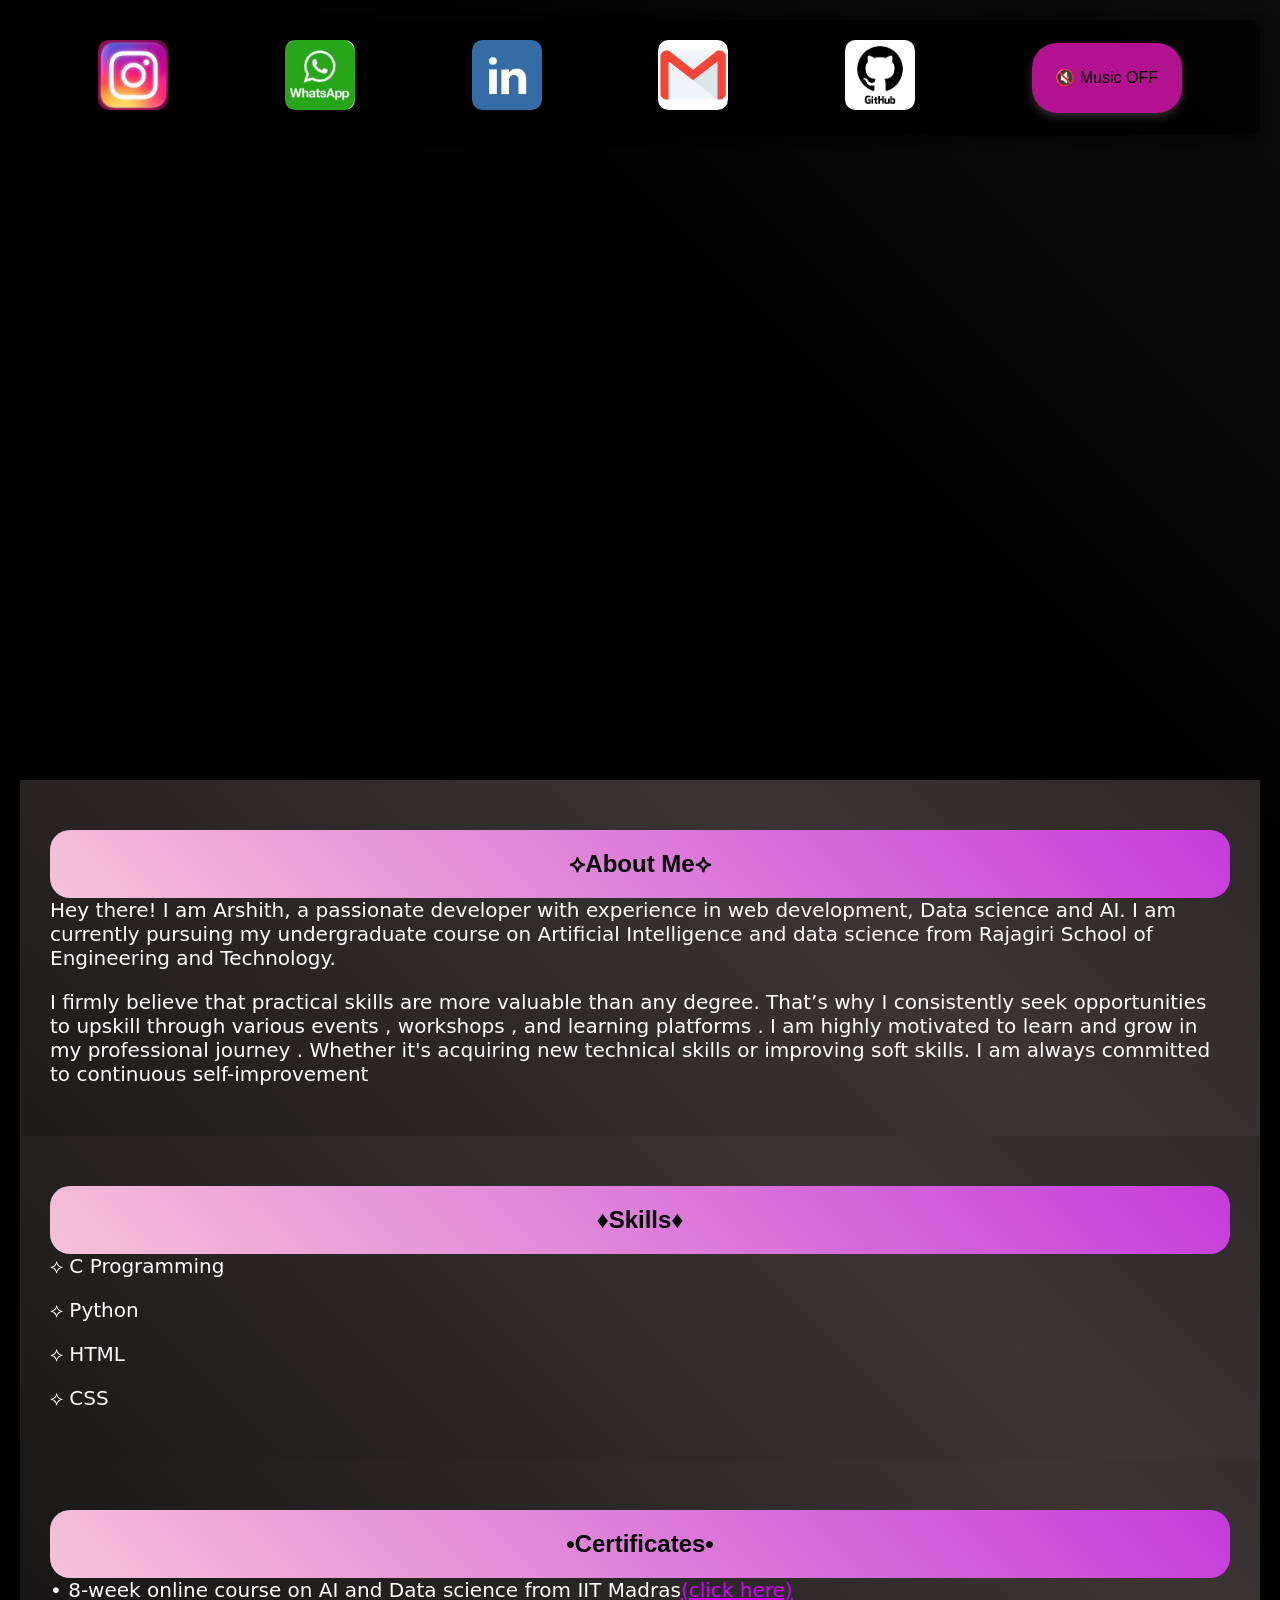
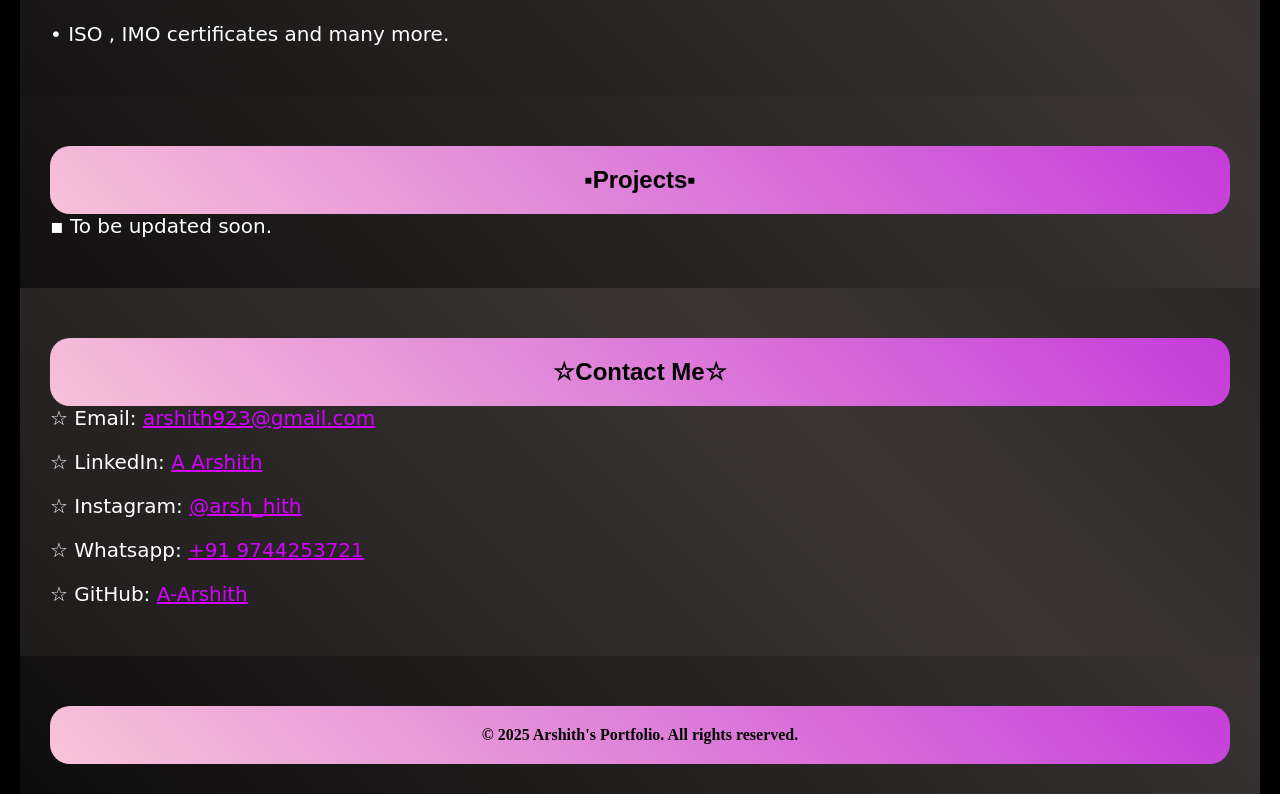
==== index.html @ 927e67ae "Add files via upload" ====
<!DOCTYPE html>
<html lang="en">
<head>
  
  <meta charset="UTF-8" />
  <meta name="viewport" content="width=device-width, initial-scale=1.0"/>
  <title>My Portfolio</title>
  <link rel="stylesheet" href="style.css" />
</head>
<body>
  <section id="port">
  <video autoplay loop muted class="back-video">
    <source src="backvideo.mp4" type="video/mp4">
  </video>
  <header>
    <nav>
      <div class="nav-links">
       
        <a href="https://www.instagram.com/arsh_hith?igsh=cjh0NHBqcTNvdXVt"><img src="instagram.jpg" alt="Instagram"  class="social-icon" style="width: 70px; height: 70px; margin: 0 10px;"></a><a href="https://wa.me/9744253721"><img src="whatsapp.jpg" alt="WhatsApp"  class="social-icon" style="width: 70px; height: 70px; margin: 0 10px;"></a><a href="https://www.linkedin.com/in/a-arshith-5bb62b380?utm_source=share&utm_campaign=share_via&utm_content=profile&utm_medium=android_app"><img src="linkedin.jpg" alt="LinkedIn"  class="social-icon" style="width: 70px; height: 70px; margin: 0 10px;"></a><a href="mailto:arshith923@gmail.com"><img src="gmail.jpg" alt="Gmail"  class="social-icon" style="width: 70px; height: 70px; margin: 0 10px;"></a> <a href="https://github.com/A-Arshith"><img src="github.jpg" alt="Git hub"  class="social-icon" style="width: 70px; height: 70px; margin: 0 10px;"></a>
        <button id="music-toggle" style="width: 150px; height: 70px; padding: 0; margin: 0 10px; font-size: 16px;">Music On</button>
      </div>
    </nav>
  </header>
  <video autoplay muted loop width="100%">
    <source src="vid.mp4" type="video/mp4">
  </video>

  <section id="about">
    <h2>⟡About Me⟡</h2>
    <p>  Hey there! I am Arshith, a passionate developer with experience in web development, Data science and AI. I am currently pursuing my undergraduate course on Artificial Intelligence and data science from Rajagiri School of Engineering and Technology.  </p>
  <p>I firmly believe that practical skills are more valuable than any degree. That’s why I consistently seek opportunities to upskill through various events , workshops , and learning platforms . I am highly motivated to learn and grow in my professional journey . Whether it's acquiring new technical skills or improving soft skills. I am always committed to continuous self-improvement</p>
  </section>
 
  <section id="vision">
    <h2>♦Skills♦</h2>
    <p>⟡ C Programming</p>
  <p>⟡ Python</p>
  <p>⟡ HTML</p>
  <P>⟡ CSS</P>
  </section>
 
  <section id="certificates">
    <h2>•Certificates•</h2>
    <div class="project-list">
      <p>• 8-week online course on AI and Data science from IIT Madras<a href="https://drive.google.com/file/d/1nQ0VYkYV0ajELsKbvXHlmfkOAvXtREd5/view?usp=drivesdk" target="_blank">(click here)</a></p>
      <p>• ISO , IMO certificates and many more.</p>
      <div class="project-item">
      </div>
      <div class="project-item">
        </section>
  <section id="projects">     
    <h2>▪Projects▪</h2>
    <div class="project-item">

       <p> 
        ▪ To be updated soon.

        </p>
      </div>
    </div>
  </section>

  <section id="contact">
    <h2>☆Contact Me☆</h2>
    <p>☆ Email: <a href="mailto:arshith923@gmail.com">arshith923@gmail.com</a></p>
    <p>☆ LinkedIn: <a href="https://www.linkedin.com/in/a-arshith-5bb62b380?utm_source=share&utm_campaign=share_via&utm_content=profile&utm_medium=android_app" target="">A Arshith</a></p>
    <p>☆ Instagram: <a href="https://www.instagram.com/arsh_hith?igsh=cjh0NHBqcTNvdXVt" target="_blank">@arsh_hith</a>
    </p>☆ Whatsapp: <a href="https://wa.me/9744253721" target="_blank">+91 9744253721</a>
    <p>☆ GitHub: <a href="https://github.com/A-Arshith" target="_blank">A-Arshith</a></p>
  </section>


  <section id="footer" >
   <h2> © 2025 Arshith's Portfolio. All rights reserved.</h2>
    <p></p>
  </section>


  <audio id="bg-music" src="music.mp3" loop preload="auto"></audio>

  <script src="script.js"></script>


</body>
---- style.css ----
body {
  font-family: Arial, sans-serif;
  font-weight: bold;
  font-size: 18px;
  margin: 0;
  padding: 20px;
background: linear-gradient(45deg, #2e1e1e, #000000, #000000, #000000ca);
  background-size: 400% 400%;
  animation: gradientShift 10s ease infinite;
  color: rgb(0, 0, 0);
  text-align: left;
  position: relative;
  overflow: auto;
}
.back-video{
    position:absolute;
    right:0;
    bottom:0;
    z-index: -1;

  }

@keyframes gradientShift {
  0% { background-position: 0% 50%; }
  50% { background-position: 100% 50%; }
  100% { background-position: 0% 50%; }
}

header {
  background: rgba(0, 0, 0, 0.7);
  color: rgb(248, 229, 229);
  padding: 20px;
  text-align: left;
  border-radius: 10px;
  position: sticky;
  top: 0;
  z-index: 1000;
  animation: slideIn 1s ease-out;
  transition: transform 0.3s ease;
  box-shadow: 0 2px 10px rgba(0, 0, 0, 0.5);
}

.header-hidden {
  transform: translateY(-100%);
}

footer {
  background-color: #513974;
  color: rgb(210, 203, 223);
  padding: 01px;
  text-align: center;
  border-radius: 20px;
  margin-top: 50px;
  animation: slideIn 1s ease-out 0.5s both;
  font-size: 14px;
  font-weight: normal;
}

main {
  margin: 20px 0;
  animation: fadeIn 2s ease-in;
}

@keyframes fadeIn {
  from { opacity: 0; transform: translateY(20px); }
  to { opacity: 1; transform: translateY(0); }
}

@keyframes slideIn {
  from { transform: translateX(-100%); opacity: 0; }
  to { transform: translateX(0); opacity: 1; }
}

#about {
  font-size: 22px;
  font-weight: normal;
}

#vision {
  font-size: 22px;
  font-weight: bolder;
}

#projects {
  font-size: 22px;
  font-weight: normal;
}

#contact {
  font-size: 20px;
  font-weight: bolder;
}

button {
  padding: 15px 30px;
  font-size: 18px;
  
  cursor: pointer;
  background-color: rgba(255, 25, 205, 0.699);
  color: rgb(0, 0, 0);
  border: none;
  border-radius: 25px;
  transition: all 0.3s ease;
  box-shadow: 0 4px 8px rgba(218, 212, 212, 0.2);
}

button:hover {
  background-color: #9636ce;
  transform: scale(1.1);
  box-shadow: 0 6px 12px rgba(0,0,0,0.3);
}

.nav-links {
  display: flex;
  justify-content: space-around;
  align-items: center;
}

.nav-links img {
  margin: 0;
}
/* Animation base styles */
.fade-in {
  opacity: 0;
  animation: fadeIn 2s ease forwards;
}

.slide-up {
  transform: translateY(30px);
  opacity: 0;
  animation: slideUp 1.5s ease forwards;
}

.delay {
  animation-delay: 1s;
}

.icon {
  width: 70px;
  height: 70px;
  margin: 0 20px;
  transition: transform 0.3s ease;
}

.icon:hover {
  transform: scale(1.1);
}

/* Keyframes */
@keyframes fadeIn {
  to {
    opacity: 1;
  }
}

@keyframes slideUp {
  to {
    transform: translateY(0);
    opacity: 1;
  }
}

.star {
  position: fixed;
  bottom: 0;
  color: gold;
  pointer-events: none;
  z-index: 9999;
  animation: floatUp 6s linear infinite;
}

@keyframes floatUp {
  0% {
    transform: translateY(0) rotate(0deg);
    opacity: 1;
  }
  100% {
    transform: translateY(-100vh) rotate(360deg);
    opacity: 0;
  }
}

/* Animate header texts with fadeIn and staggered delays */
#about h2, #vision h2, #projects h2, #contact h2 ,#certificates h2,#footer h2{
  opacity: 01;
  transform: translateY(20px);
  color: #000000;
  animation: fadeIn 1s ease forwards;
    font-family: Arial, Helvetica, sans-serif;
  font-weight: bold;
  font-size: 24px;
  margin: 0;
  padding: 20px;
  background: linear-gradient(45deg, #ffd8d8, #bc24da, #ffc2ff, #c0a9a9);
  background-size: 400% 400%;
  animation: gradientShift 5s ease infinite;
  color: black;
  text-align: center;
  position: relative;
  overflow: auto;
  border-radius: 20px;

}

#about h2 {
  animation-delay: 0.5s;
}

#vision h2 {
  animation-delay: 1s;
}

#projects h2 {
  animation-delay: 1.2s;
}

#contact h2 {
  animation-delay: 1.5s;
}

#certificates h2 {
  animation-delay: 1.7s;
}
/* Animate header texts with fadeIn and staggered delays */
#projects , #about ,#contact ,#vision ,#certificates ,#footer{
  opacity: 01;
  transform: translateY(20px);
  color: #e7e7e7;
  animation: fadeIn 1s ease forwards;
    font-family: system-ui;
  font-weight: normal;
  font-size: 20px;
  margin: 0;
  padding: 30px;
  background: linear-gradient(45deg, #000000, #3b3535, rgba(66, 62, 62, 0), #000000);
  background-size: 400% 400%;
  animation: gradientShift 5s ease infinite;
  color: rgb(255, 255, 255);
  text-align: left;
  position: relative;
  overflow: auto;}

  .social-icon {
    width: 150px;
    height: 150px;
    object-fit: cover;
    border-radius: 15%;
  }

#footer h2 {
  font-family: cursive;
  font-size:16px;
  font-weight: bolder;
}

#music-toggle.music-on {
  background-color: blue;
  color: white;
}

a:link {
  color: rgb(212, 0, 255);
}
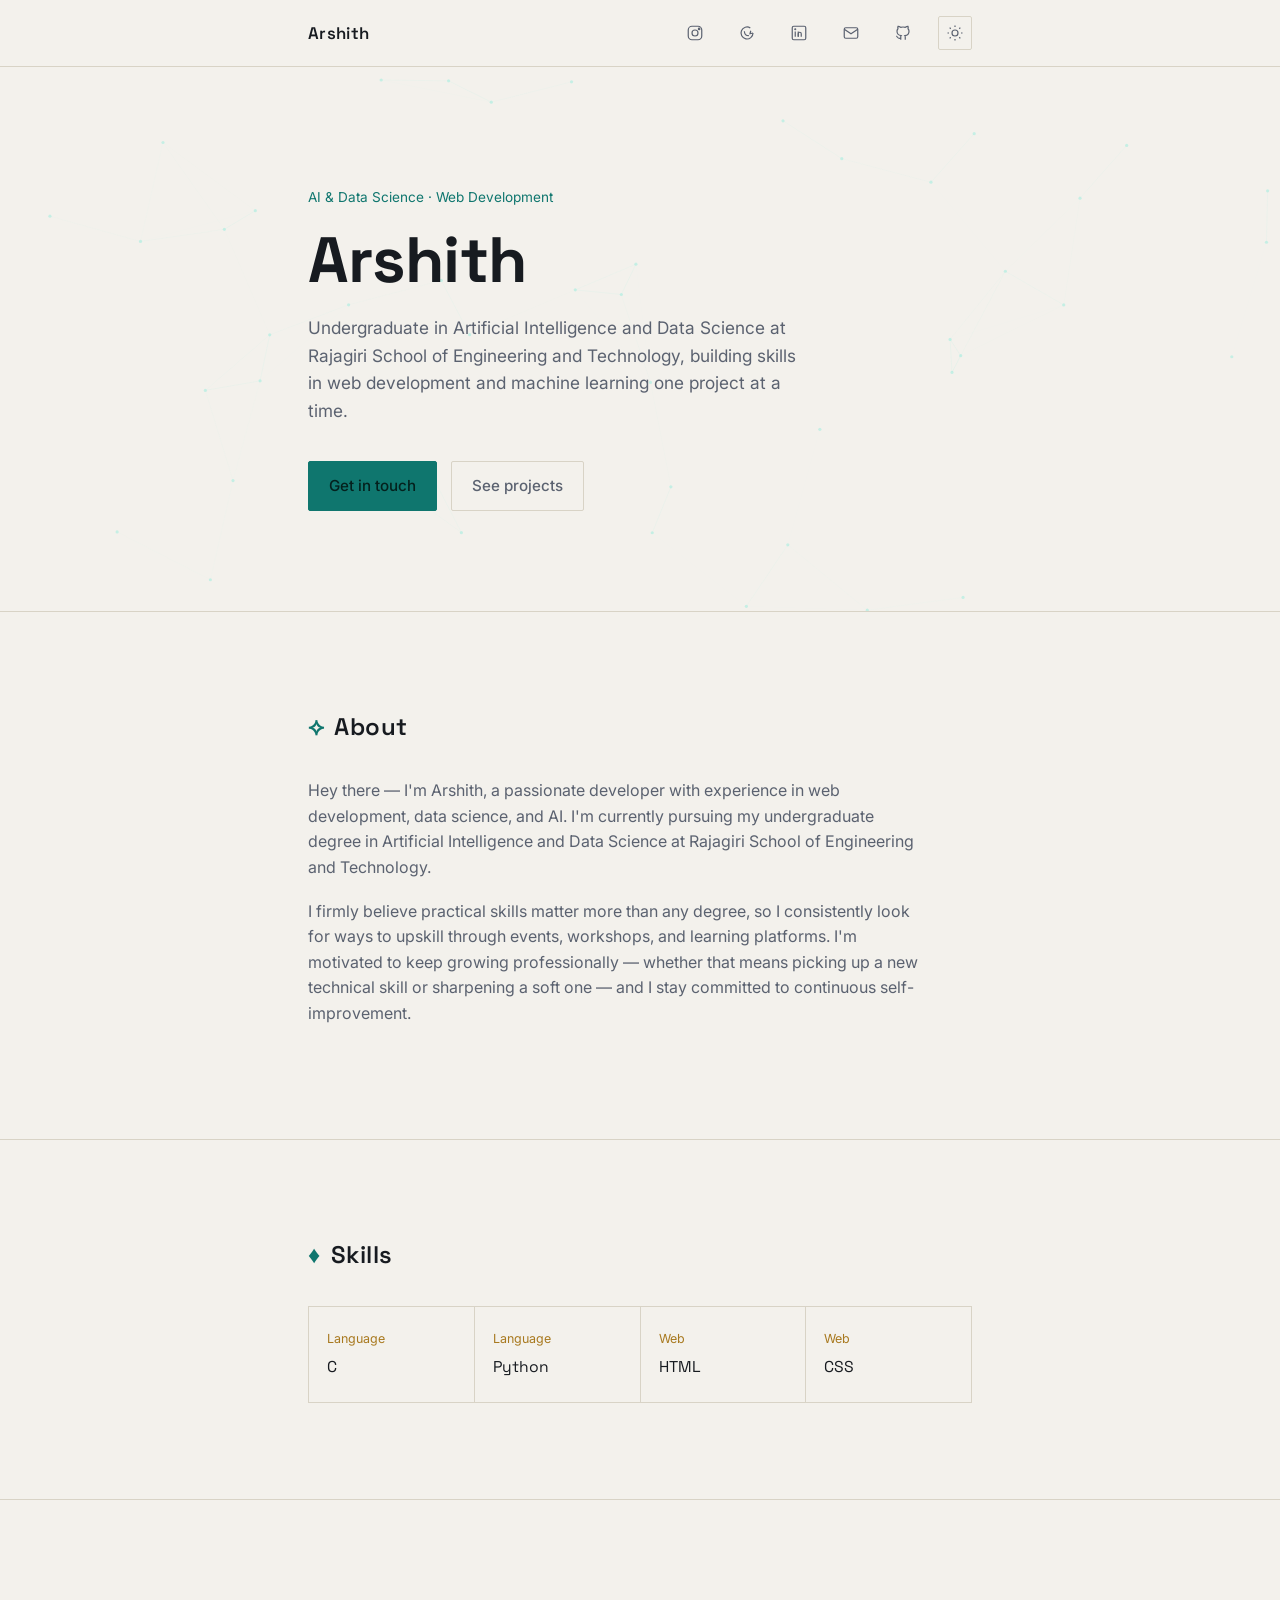
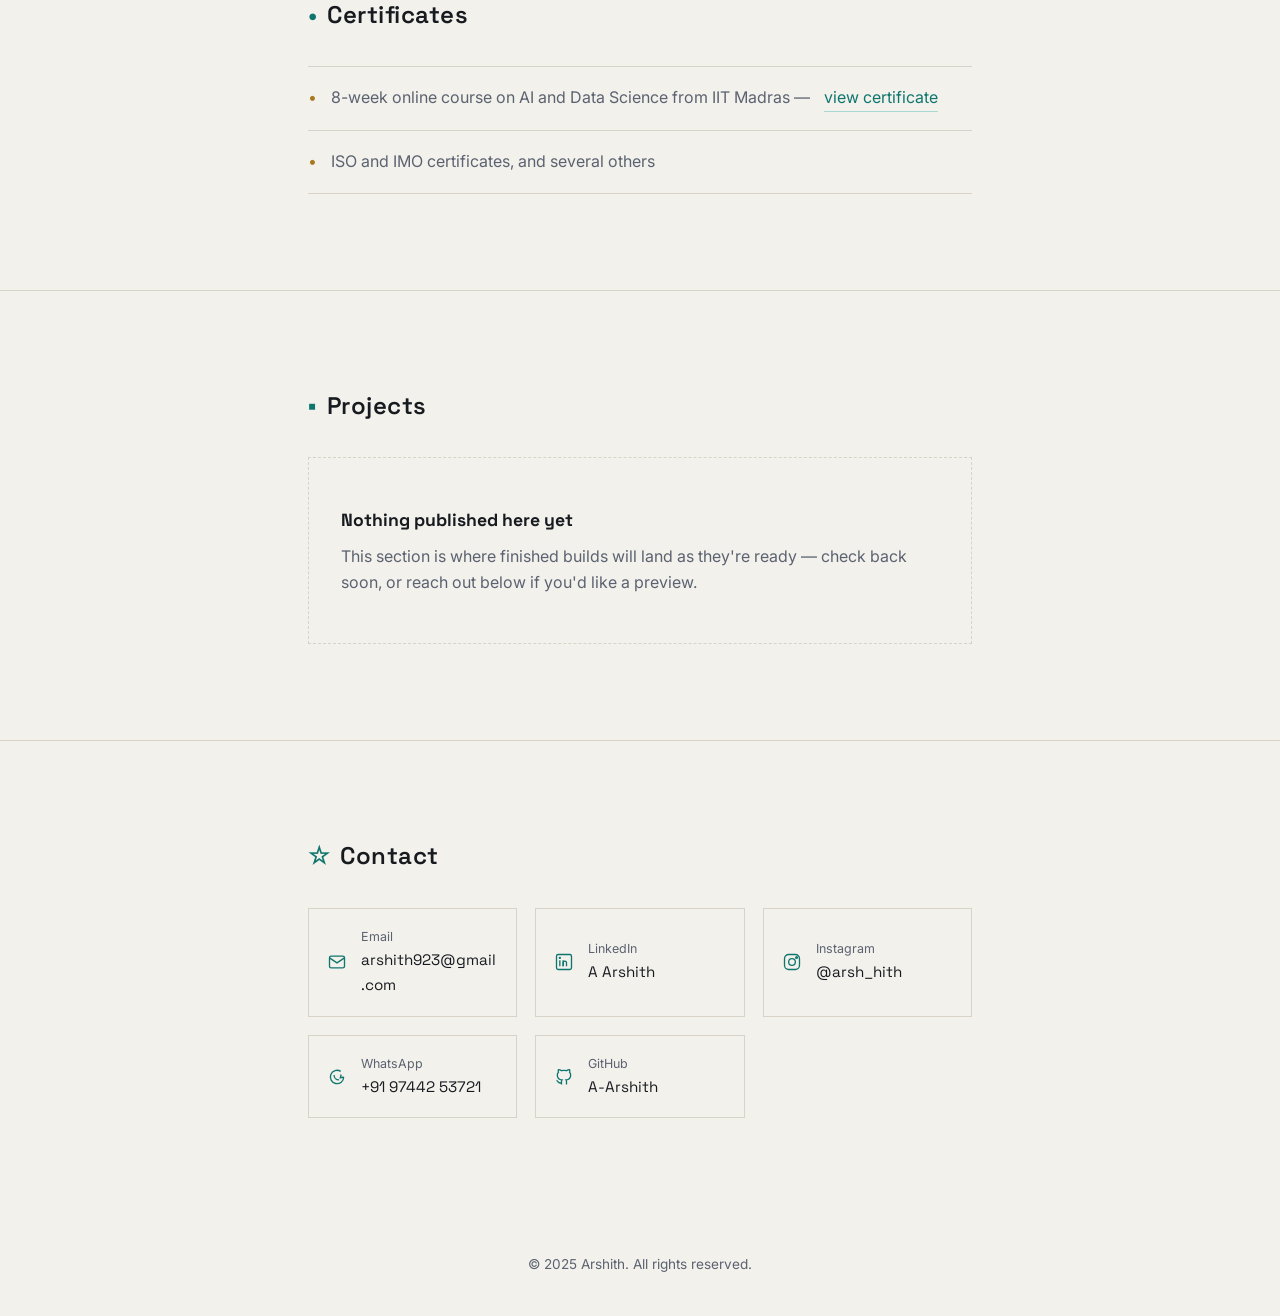
==== commit b91bbbd7: "Add files via upload" ====
--- a/index.html
+++ b/index.html
@@ -1,84 +1,447 @@
-<!DOCTYPE html>
-<html lang="en">
-<head>
-  
-  <meta charset="UTF-8" />
-  <meta name="viewport" content="width=device-width, initial-scale=1.0"/>
-  <title>My Portfolio</title>
-  <link rel="stylesheet" href="style.css" />
-</head>
-<body>
-  <section id="port">
-  <video autoplay loop muted class="back-video">
-    <source src="backvideo.mp4" type="video/mp4">
-  </video>
-  <header>
-    <nav>
-      <div class="nav-links">
-       
-        <a href="https://www.instagram.com/arsh_hith?igsh=cjh0NHBqcTNvdXVt"><img src="instagram.jpg" alt="Instagram"  class="social-icon" style="width: 70px; height: 70px; margin: 0 10px;"></a><a href="https://wa.me/9744253721"><img src="whatsapp.jpg" alt="WhatsApp"  class="social-icon" style="width: 70px; height: 70px; margin: 0 10px;"></a><a href="https://www.linkedin.com/in/a-arshith-5bb62b380?utm_source=share&utm_campaign=share_via&utm_content=profile&utm_medium=android_app"><img src="linkedin.jpg" alt="LinkedIn"  class="social-icon" style="width: 70px; height: 70px; margin: 0 10px;"></a><a href="mailto:arshith923@gmail.com"><img src="gmail.jpg" alt="Gmail"  class="social-icon" style="width: 70px; height: 70px; margin: 0 10px;"></a> <a href="https://github.com/A-Arshith"><img src="github.jpg" alt="Git hub"  class="social-icon" style="width: 70px; height: 70px; margin: 0 10px;"></a>
-        <button id="music-toggle" style="width: 150px; height: 70px; padding: 0; margin: 0 10px; font-size: 16px;">Music On</button>
-      </div>
-    </nav>
-  </header>
-  <video autoplay muted loop width="100%">
-    <source src="vid.mp4" type="video/mp4">
-  </video>
-
-  <section id="about">
-    <h2>⟡About Me⟡</h2>
-    <p>  Hey there! I am Arshith, a passionate developer with experience in web development, Data science and AI. I am currently pursuing my undergraduate course on Artificial Intelligence and data science from Rajagiri School of Engineering and Technology.  </p>
-  <p>I firmly believe that practical skills are more valuable than any degree. That’s why I consistently seek opportunities to upskill through various events , workshops , and learning platforms . I am highly motivated to learn and grow in my professional journey . Whether it's acquiring new technical skills or improving soft skills. I am always committed to continuous self-improvement</p>
-  </section>
- 
-  <section id="vision">
-    <h2>♦Skills♦</h2>
-    <p>⟡ C Programming</p>
-  <p>⟡ Python</p>
-  <p>⟡ HTML</p>
-  <P>⟡ CSS</P>
-  </section>
- 
-  <section id="certificates">
-    <h2>•Certificates•</h2>
-    <div class="project-list">
-      <p>• 8-week online course on AI and Data science from IIT Madras<a href="https://drive.google.com/file/d/1nQ0VYkYV0ajELsKbvXHlmfkOAvXtREd5/view?usp=drivesdk" target="_blank">(click here)</a></p>
-      <p>• ISO , IMO certificates and many more.</p>
-      <div class="project-item">
-      </div>
-      <div class="project-item">
-        </section>
-  <section id="projects">     
-    <h2>▪Projects▪</h2>
-    <div class="project-item">
-
-       <p> 
-        ▪ To be updated soon.
-
-        </p>
-      </div>
-    </div>
-  </section>
-
-  <section id="contact">
-    <h2>☆Contact Me☆</h2>
-    <p>☆ Email: <a href="mailto:arshith923@gmail.com">arshith923@gmail.com</a></p>
-    <p>☆ LinkedIn: <a href="https://www.linkedin.com/in/a-arshith-5bb62b380?utm_source=share&utm_campaign=share_via&utm_content=profile&utm_medium=android_app" target="">A Arshith</a></p>
-    <p>☆ Instagram: <a href="https://www.instagram.com/arsh_hith?igsh=cjh0NHBqcTNvdXVt" target="_blank">@arsh_hith</a>
-    </p>☆ Whatsapp: <a href="https://wa.me/9744253721" target="_blank">+91 9744253721</a>
-    <p>☆ GitHub: <a href="https://github.com/A-Arshith" target="_blank">A-Arshith</a></p>
-  </section>
-
-
-  <section id="footer" >
-   <h2> © 2025 Arshith's Portfolio. All rights reserved.</h2>
-    <p></p>
-  </section>
-
-
-  <audio id="bg-music" src="music.mp3" loop preload="auto"></audio>
-
-  <script src="script.js"></script>
-
-
-</body>
+<!DOCTYPE html>
+<html lang="en">
+<head>
+<meta charset="UTF-8" />
+<meta name="viewport" content="width=device-width, initial-scale=1.0"/>
+<title>Arshith — AI &amp; Data Science</title>
+<link rel="preconnect" href="https://fonts.googleapis.com">
+<link rel="preconnect" href="https://fonts.gstatic.com" crossorigin>
+<link href="https://fonts.googleapis.com/css2?family=Space+Grotesk:wght@400;500;600;700&family=Inter:wght@400;500;600&display=swap" rel="stylesheet">
+<style>
+  :root{
+    --bg: #0a0e14;
+    --bg-raised: #10151d;
+    --line: #1e2733;
+    --text: #e7ebf1;
+    --text-dim: #8b95a5;
+    --accent: #5eead4;
+    --accent-dim: #2f6f66;
+    --gold: #e8b94d;
+    --radius: 2px;
+    --font-display: 'Space Grotesk', 'Segoe UI', sans-serif;
+    --font-body: 'Inter', 'Segoe UI', sans-serif;
+    --max: 720px;
+  }
+
+  @media (prefers-color-scheme: light){
+    :root:not([data-theme="dark"]){
+      --bg: #f3f1ec;
+      --bg-raised: #e9e6dd;
+      --line: #d8d3c6;
+      --text: #171b20;
+      --text-dim: #5b6270;
+      --accent: #0f766e;
+      --accent-dim: #a7d8d1;
+      --gold: #a8791f;
+    }
+  }
+  :root[data-theme="dark"]{
+    --bg: #0a0e14;
+    --bg-raised: #10151d;
+    --line: #1e2733;
+    --text: #e7ebf1;
+    --text-dim: #8b95a5;
+    --accent: #5eead4;
+    --accent-dim: #2f6f66;
+    --gold: #e8b94d;
+  }
+
+  *{ box-sizing: border-box; }
+  html{ scroll-behavior: smooth; }
+  body{
+    margin:0;
+    background: var(--bg);
+    color: var(--text);
+    font-family: var(--font-body);
+    line-height: 1.6;
+    -webkit-font-smoothing: antialiased;
+  }
+  ::selection{ background: var(--accent-dim); color: var(--text); }
+
+  a{ color: inherit; }
+  a:focus-visible, button:focus-visible{
+    outline: 2px solid var(--accent);
+    outline-offset: 3px;
+  }
+
+  @media (prefers-reduced-motion: reduce){
+    *{ animation: none !important; transition: none !important; }
+  }
+
+  /* ---------- layout shell ---------- */
+  .wrap{ max-width: var(--max); margin: 0 auto; padding: 0 28px; }
+  section{ padding: 96px 0; border-bottom: 1px solid var(--line); }
+  section:last-of-type{ border-bottom: none; }
+  h2{
+    font-family: var(--font-display);
+    font-weight: 600;
+    font-size: 1.5rem;
+    letter-spacing: 0.02em;
+    margin: 0 0 32px;
+    color: var(--text);
+  }
+  h2 .mark{ color: var(--accent); margin-right: 10px; }
+
+  /* ---------- nav ---------- */
+  header{
+    position: sticky; top: 0; z-index: 30;
+    background: color-mix(in srgb, var(--bg) 88%, transparent);
+    backdrop-filter: blur(8px);
+    border-bottom: 1px solid var(--line);
+  }
+  nav.wrap{
+    display:flex; align-items:center; justify-content: space-between;
+    padding-top: 16px; padding-bottom: 16px;
+  }
+  .brand{
+    font-family: var(--font-display);
+    font-weight: 600;
+    font-size: 1.05rem;
+    letter-spacing: 0.02em;
+    text-decoration: none;
+  }
+  .nav-links{ display:flex; align-items:center; gap: 18px; }
+  .icon-btn{
+    display:inline-flex; align-items:center; justify-content:center;
+    width: 34px; height: 34px;
+    color: var(--text-dim);
+    border-radius: var(--radius);
+    transition: color .15s ease;
+  }
+  .icon-btn:hover{ color: var(--accent); }
+  .icon-btn svg{ width: 18px; height: 18px; }
+  #theme-toggle{
+    background: transparent; border: 1px solid var(--line); cursor: pointer;
+  }
+
+  /* ---------- hero ---------- */
+  #hero{
+    border-bottom: 1px solid var(--line);
+    position: relative;
+    padding: 0;
+    overflow: hidden;
+  }
+  #node-canvas{
+    position: absolute; inset: 0; width: 100%; height: 100%;
+    opacity: 0.55;
+  }
+  .hero-inner{
+    position: relative; z-index: 2;
+    padding: 120px 28px 100px;
+    max-width: var(--max); margin: 0 auto;
+  }
+  .eyebrow{
+    font-family: var(--font-body);
+    color: var(--accent);
+    font-size: 0.85rem;
+    margin: 0 0 18px;
+  }
+  h1{
+    font-family: var(--font-display);
+    font-weight: 700;
+    font-size: clamp(2.4rem, 7vw, 4rem);
+    line-height: 1.05;
+    margin: 0 0 20px;
+    letter-spacing: -0.01em;
+  }
+  .hero-sub{
+    max-width: 46ch;
+    color: var(--text-dim);
+    font-size: 1.08rem;
+    margin: 0 0 36px;
+  }
+  .hero-links{ display:flex; gap: 14px; flex-wrap: wrap; }
+  .btn{
+    display:inline-flex; align-items:center; gap:8px;
+    padding: 12px 20px;
+    border-radius: var(--radius);
+    font-family: var(--font-body);
+    font-weight: 500;
+    font-size: 0.95rem;
+    text-decoration: none;
+    border: 1px solid var(--line);
+    transition: border-color .15s ease, color .15s ease;
+  }
+  .btn.primary{
+    background: var(--accent);
+    color: #04211d;
+    border-color: var(--accent);
+  }
+  .btn.primary:hover{ background: transparent; color: var(--accent); }
+  .btn.ghost{ color: var(--text-dim); }
+  .btn.ghost:hover{ color: var(--text); border-color: var(--text-dim); }
+
+  /* ---------- about ---------- */
+  #about p{ color: var(--text-dim); max-width: 62ch; }
+  #about p + p{ margin-top: 18px; }
+
+  /* ---------- skills ---------- */
+  .skill-grid{
+    display:grid;
+    grid-template-columns: repeat(auto-fill, minmax(140px, 1fr));
+    gap: 1px;
+    background: var(--line);
+    border: 1px solid var(--line);
+  }
+  .skill-cell{
+    background: var(--bg);
+    padding: 22px 18px;
+    font-family: var(--font-display);
+    font-size: 0.98rem;
+  }
+  .skill-cell span{
+    display:block; color: var(--gold); font-size: 0.78rem; margin-bottom: 6px;
+    font-family: var(--font-body);
+  }
+
+  /* ---------- certificates ---------- */
+  .cert-list{ list-style:none; padding:0; margin:0; }
+  .cert-list li{
+    display:flex; align-items:flex-start; gap: 14px;
+    padding: 18px 0;
+    border-top: 1px solid var(--line);
+    color: var(--text-dim);
+  }
+  .cert-list li:last-child{ border-bottom: 1px solid var(--line); }
+  .cert-list .mark{ color: var(--gold); flex-shrink:0; }
+  .cert-list a{
+    color: var(--accent); text-decoration: none; border-bottom: 1px solid var(--accent-dim);
+  }
+  .cert-list a:hover{ border-color: var(--accent); }
+
+  /* ---------- projects (empty state) ---------- */
+  .empty-state{
+    border: 1px dashed var(--line);
+    padding: 48px 32px;
+    text-align: left;
+    color: var(--text-dim);
+  }
+  .empty-state strong{ display:block; color: var(--text); font-family: var(--font-display); font-size:1.1rem; margin-bottom:10px; }
+
+  /* ---------- contact ---------- */
+  .contact-grid{
+    display:grid;
+    grid-template-columns: repeat(auto-fit, minmax(200px, 1fr));
+    gap: 18px;
+  }
+  .contact-card{
+    display:flex; align-items:center; gap: 14px;
+    padding: 18px;
+    border: 1px solid var(--line);
+    text-decoration:none;
+    color: var(--text);
+    transition: border-color .15s ease, transform .15s ease;
+  }
+  .contact-card:hover{ border-color: var(--accent); transform: translateY(-2px); }
+  .contact-card svg{ width: 20px; height:20px; color: var(--accent); flex-shrink:0; }
+  .contact-card .label{ font-size: 0.78rem; color: var(--text-dim); display:block; }
+  .contact-card .value{ font-family: var(--font-display); font-size: 0.95rem; word-break: break-word; }
+
+  footer{
+    padding: 40px 0;
+    text-align:center;
+    color: var(--text-dim);
+    font-size: 0.85rem;
+  }
+
+  @media (max-width: 520px){
+    section{ padding: 64px 0; }
+    .hero-inner{ padding: 88px 20px 72px; }
+    .nav-links{ gap: 10px; }
+    .icon-btn{ width: 30px; height:30px; }
+  }
+</style>
+</head>
+<body>
+
+<header>
+  <nav class="wrap">
+    <a href="#hero" class="brand">Arshith</a>
+    <div class="nav-links">
+      <a class="icon-btn" href="https://www.instagram.com/arsh_hith?igsh=cjh0NHBqcTNvdXVt" target="_blank" rel="noopener" aria-label="Instagram">
+        <svg viewBox="0 0 24 24" fill="none" stroke="currentColor" stroke-width="1.6"><rect x="3" y="3" width="18" height="18" rx="5"/><circle cx="12" cy="12" r="4"/><circle cx="17.5" cy="6.5" r="1"/></svg>
+      </a>
+      <a class="icon-btn" href="https://wa.me/9744253721" target="_blank" rel="noopener" aria-label="WhatsApp">
+        <svg viewBox="0 0 24 24" fill="none" stroke="currentColor" stroke-width="1.6"><path d="M20 12a8 8 0 1 1-3.6-6.7"/><path d="M20 12l-4 1 1-4"/><path d="M8.5 9.5c0 3.5 2.5 6 6 6"/></svg>
+      </a>
+      <a class="icon-btn" href="https://www.linkedin.com/in/a-arshith-5bb62b380?utm_source=share&utm_campaign=share_via&utm_content=profile&utm_medium=android_app" target="_blank" rel="noopener" aria-label="LinkedIn">
+        <svg viewBox="0 0 24 24" fill="none" stroke="currentColor" stroke-width="1.6"><rect x="3" y="3" width="18" height="18" rx="2"/><line x1="7" y1="10" x2="7" y2="17"/><circle cx="7" cy="7" r="0.6" fill="currentColor"/><path d="M11 17v-4a2 2 0 0 1 4 0v4" /><line x1="11" y1="10" x2="11" y2="17"/></svg>
+      </a>
+      <a class="icon-btn" href="mailto:arshith923@gmail.com" aria-label="Email">
+        <svg viewBox="0 0 24 24" fill="none" stroke="currentColor" stroke-width="1.6"><rect x="3" y="5" width="18" height="14" rx="2"/><path d="M3 7l9 6 9-6"/></svg>
+      </a>
+      <a class="icon-btn" href="https://github.com/A-Arshith" target="_blank" rel="noopener" aria-label="GitHub">
+        <svg viewBox="0 0 24 24" fill="none" stroke="currentColor" stroke-width="1.6"><path d="M9 19c-4.3 1.4-4.3-2.5-6-3m12 5v-3.5c0-1 .1-1.4-.5-2 2.8-.3 5.5-1.4 5.5-6a4.6 4.6 0 0 0-1.3-3.2 4.2 4.2 0 0 0-.1-3.2s-1.1-.3-3.5 1.3a12.3 12.3 0 0 0-6.2 0C6.5 2.8 5.4 3.1 5.4 3.1a4.2 4.2 0 0 0-.1 3.2A4.6 4.6 0 0 0 4 9.5c0 4.6 2.7 5.7 5.5 6-.6.6-.6 1.2-.5 2V21"/></svg>
+      </a>
+      <button id="theme-toggle" class="icon-btn" aria-label="Toggle light and dark theme" title="Toggle theme">
+        <svg viewBox="0 0 24 24" fill="none" stroke="currentColor" stroke-width="1.6"><circle cx="12" cy="12" r="4"/><path d="M12 2v2M12 20v2M4.9 4.9l1.4 1.4M17.7 17.7l1.4 1.4M2 12h2M20 12h2M4.9 19.1l1.4-1.4M17.7 6.3l1.4-1.4"/></svg>
+      </button>
+    </div>
+  </nav>
+</header>
+
+<section id="hero">
+  <canvas id="node-canvas"></canvas>
+  <div class="hero-inner">
+    <p class="eyebrow">AI &amp; Data Science · Web Development</p>
+    <h1>Arshith</h1>
+    <p class="hero-sub">Undergraduate in Artificial Intelligence and Data Science at Rajagiri School of Engineering and Technology, building skills in web development and machine learning one project at a time.</p>
+    <div class="hero-links">
+      <a class="btn primary" href="#contact">Get in touch</a>
+      <a class="btn ghost" href="#projects">See projects</a>
+    </div>
+  </div>
+</section>
+
+<section id="about">
+  <div class="wrap">
+    <h2><span class="mark">⟡</span>About</h2>
+    <p>Hey there — I'm Arshith, a passionate developer with experience in web development, data science, and AI. I'm currently pursuing my undergraduate degree in Artificial Intelligence and Data Science at Rajagiri School of Engineering and Technology.</p>
+    <p>I firmly believe practical skills matter more than any degree, so I consistently look for ways to upskill through events, workshops, and learning platforms. I'm motivated to keep growing professionally — whether that means picking up a new technical skill or sharpening a soft one — and I stay committed to continuous self-improvement.</p>
+  </div>
+</section>
+
+<section id="vision">
+  <div class="wrap">
+    <h2><span class="mark">♦</span>Skills</h2>
+    <div class="skill-grid">
+      <div class="skill-cell"><span>Language</span>C</div>
+      <div class="skill-cell"><span>Language</span>Python</div>
+      <div class="skill-cell"><span>Web</span>HTML</div>
+      <div class="skill-cell"><span>Web</span>CSS</div>
+    </div>
+  </div>
+</section>
+
+<section id="certificates">
+  <div class="wrap">
+    <h2><span class="mark">•</span>Certificates</h2>
+    <ul class="cert-list">
+      <li><span class="mark">•</span>8-week online course on AI and Data Science from IIT Madras — <a href="https://drive.google.com/file/d/1nQ0VYkYV0ajELsKbvXHlmfkOAvXtREd5/view?usp=drivesdk" target="_blank" rel="noopener">view certificate</a></li>
+      <li><span class="mark">•</span>ISO and IMO certificates, and several others</li>
+    </ul>
+  </div>
+</section>
+
+<section id="projects">
+  <div class="wrap">
+    <h2><span class="mark">▪</span>Projects</h2>
+    <div class="empty-state">
+      <strong>Nothing published here yet</strong>
+      This section is where finished builds will land as they're ready — check back soon, or reach out below if you'd like a preview.
+    </div>
+  </div>
+</section>
+
+<section id="contact">
+  <div class="wrap">
+    <h2><span class="mark">☆</span>Contact</h2>
+    <div class="contact-grid">
+      <a class="contact-card" href="mailto:arshith923@gmail.com">
+        <svg viewBox="0 0 24 24" fill="none" stroke="currentColor" stroke-width="1.6"><rect x="3" y="5" width="18" height="14" rx="2"/><path d="M3 7l9 6 9-6"/></svg>
+        <span><span class="label">Email</span><span class="value">arshith923@gmail.com</span></span>
+      </a>
+      <a class="contact-card" href="https://www.linkedin.com/in/a-arshith-5bb62b380?utm_source=share&utm_campaign=share_via&utm_content=profile&utm_medium=android_app" target="_blank" rel="noopener">
+        <svg viewBox="0 0 24 24" fill="none" stroke="currentColor" stroke-width="1.6"><rect x="3" y="3" width="18" height="18" rx="2"/><line x1="7" y1="10" x2="7" y2="17"/><circle cx="7" cy="7" r="0.6" fill="currentColor"/><path d="M11 17v-4a2 2 0 0 1 4 0v4" /><line x1="11" y1="10" x2="11" y2="17"/></svg>
+        <span><span class="label">LinkedIn</span><span class="value">A Arshith</span></span>
+      </a>
+      <a class="contact-card" href="https://www.instagram.com/arsh_hith?igsh=cjh0NHBqcTNvdXVt" target="_blank" rel="noopener">
+        <svg viewBox="0 0 24 24" fill="none" stroke="currentColor" stroke-width="1.6"><rect x="3" y="3" width="18" height="18" rx="5"/><circle cx="12" cy="12" r="4"/><circle cx="17.5" cy="6.5" r="1"/></svg>
+        <span><span class="label">Instagram</span><span class="value">@arsh_hith</span></span>
+      </a>
+      <a class="contact-card" href="https://wa.me/9744253721" target="_blank" rel="noopener">
+        <svg viewBox="0 0 24 24" fill="none" stroke="currentColor" stroke-width="1.6"><path d="M20 12a8 8 0 1 1-3.6-6.7"/><path d="M20 12l-4 1 1-4"/><path d="M8.5 9.5c0 3.5 2.5 6 6 6"/></svg>
+        <span><span class="label">WhatsApp</span><span class="value">+91 97442 53721</span></span>
+      </a>
+      <a class="contact-card" href="https://github.com/A-Arshith" target="_blank" rel="noopener">
+        <svg viewBox="0 0 24 24" fill="none" stroke="currentColor" stroke-width="1.6"><path d="M9 19c-4.3 1.4-4.3-2.5-6-3m12 5v-3.5c0-1 .1-1.4-.5-2 2.8-.3 5.5-1.4 5.5-6a4.6 4.6 0 0 0-1.3-3.2 4.2 4.2 0 0 0-.1-3.2s-1.1-.3-3.5 1.3a12.3 12.3 0 0 0-6.2 0C6.5 2.8 5.4 3.1 5.4 3.1a4.2 4.2 0 0 0-.1 3.2A4.6 4.6 0 0 0 4 9.5c0 4.6 2.7 5.7 5.5 6-.6.6-.6 1.2-.5 2V21"/></svg>
+        <span><span class="label">GitHub</span><span class="value">A-Arshith</span></span>
+      </a>
+    </div>
+  </div>
+</section>
+
+<footer>
+  © 2025 Arshith. All rights reserved.
+</footer>
+
+<script>
+  // Theme toggle: cycles system → light → dark, saved for this viewer only
+  (function(){
+    var root = document.documentElement;
+    var btn = document.getElementById('theme-toggle');
+    var saved = null;
+    try { saved = localStorage.getItem('portfolio-theme'); } catch(e){}
+    if (saved) root.setAttribute('data-theme', saved);
+    btn.addEventListener('click', function(){
+      var current = root.getAttribute('data-theme');
+      var next = current === 'dark' ? 'light' : 'dark';
+      root.setAttribute('data-theme', next);
+      try { localStorage.setItem('portfolio-theme', next); } catch(e){}
+    });
+  })();
+
+  // Hero node-network canvas — subtle, deliberate, single motion moment
+  (function(){
+    var canvas = document.getElementById('node-canvas');
+    var ctx = canvas.getContext('2d');
+    var reduce = window.matchMedia('(prefers-reduced-motion: reduce)').matches;
+    var w, h, nodes = [];
+    var NODE_COUNT = 46;
+    var MAX_DIST = 130;
+
+    function resize(){
+      w = canvas.width = canvas.offsetWidth * devicePixelRatio;
+      h = canvas.height = canvas.offsetHeight * devicePixelRatio;
+    }
+
+    function init(){
+      resize();
+      nodes = [];
+      for (var i = 0; i < NODE_COUNT; i++){
+        nodes.push({
+          x: Math.random() * w,
+          y: Math.random() * h,
+          vx: (Math.random() - 0.5) * 0.15 * devicePixelRatio,
+          vy: (Math.random() - 0.5) * 0.15 * devicePixelRatio
+        });
+      }
+    }
+
+    function step(){
+      ctx.clearRect(0, 0, w, h);
+      for (var i = 0; i < nodes.length; i++){
+        var n = nodes[i];
+        if (!reduce){
+          n.x += n.vx; n.y += n.vy;
+          if (n.x < 0 || n.x > w) n.vx *= -1;
+          if (n.y < 0 || n.y > h) n.vy *= -1;
+        }
+        for (var j = i + 1; j < nodes.length; j++){
+          var m = nodes[j];
+          var dx = n.x - m.x, dy = n.y - m.y;
+          var dist = Math.sqrt(dx*dx + dy*dy);
+          if (dist < MAX_DIST * devicePixelRatio){
+            ctx.strokeStyle = 'rgba(94, 234, 212,' + (0.16 * (1 - dist / (MAX_DIST * devicePixelRatio))) + ')';
+            ctx.lineWidth = 1;
+            ctx.beginPath();
+            ctx.moveTo(n.x, n.y);
+            ctx.lineTo(m.x, m.y);
+            ctx.stroke();
+          }
+        }
+        ctx.fillStyle = 'rgba(94, 234, 212, 0.55)';
+        ctx.beginPath();
+        ctx.arc(n.x, n.y, 1.6 * devicePixelRatio, 0, Math.PI * 2);
+        ctx.fill();
+      }
+      if (!reduce) requestAnimationFrame(step);
+    }
+
+    window.addEventListener('resize', function(){ resize(); });
+    init();
+    step();
+  })();
+</script>
+</body>
+</html>
